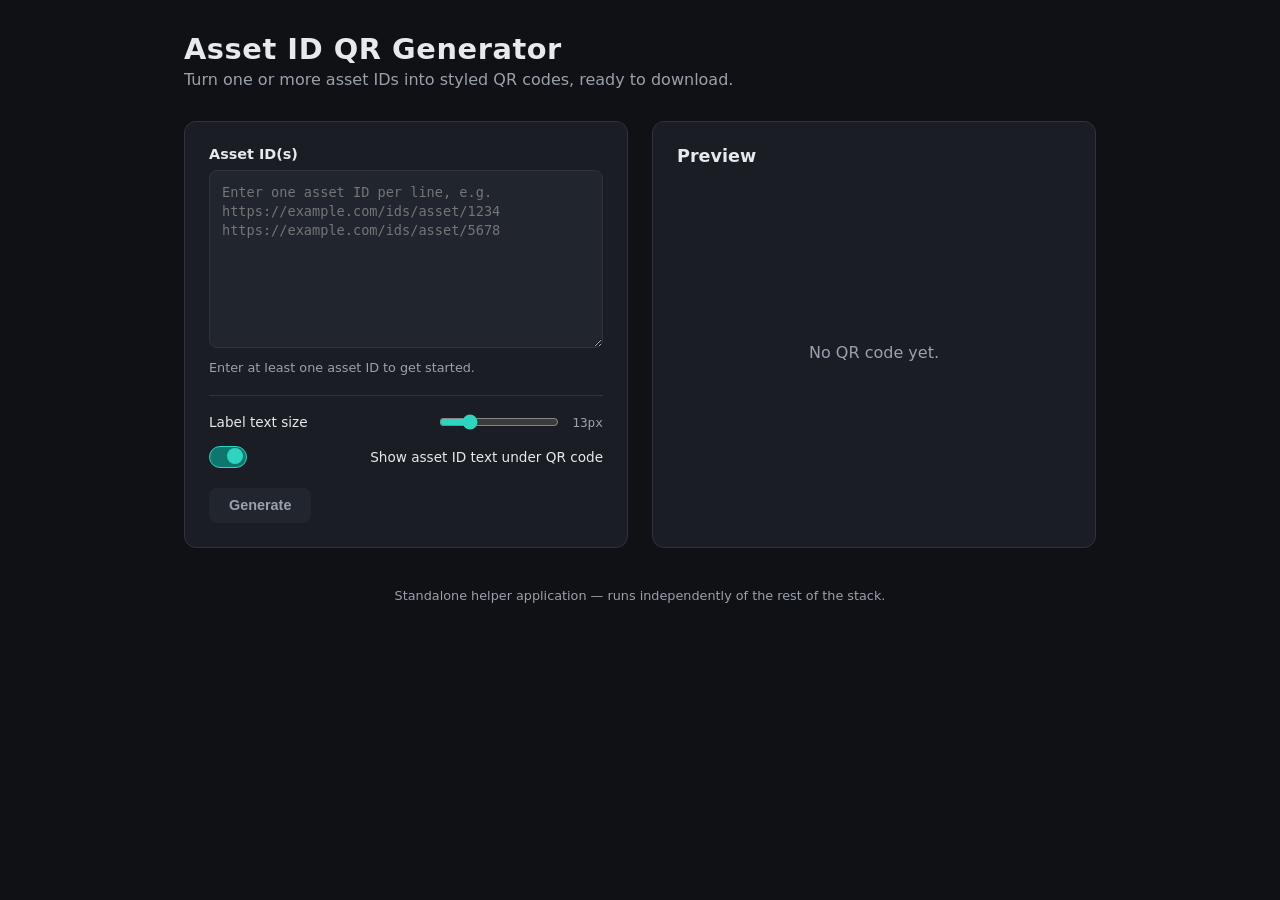
==== index.html @ 62f8281a "Add standalone QR code generator service for asset IDs Adds a new qr-generator docker-compose servic" ====
<!DOCTYPE html>
<html lang="en">
<head>
  <meta charset="UTF-8" />
  <meta name="viewport" content="width=device-width, initial-scale=1.0" />
  <title>Asset ID QR Generator</title>
  <link rel="stylesheet" href="style.css" />
</head>
<body>
  <div class="app">
    <header class="app__header">
      <h1>Asset ID QR Generator</h1>
      <p>Turn one or more asset IDs into styled QR codes, ready to download.</p>
    </header>

    <main class="app__main">
      <section class="panel">
        <label class="panel__label" for="ids">Asset ID(s)</label>
        <textarea
          id="ids"
          class="panel__textarea"
          placeholder="Enter one asset ID per line, e.g.&#10;https://example.com/ids/asset/1234&#10;https://example.com/ids/asset/5678"
          rows="8"
        ></textarea>
        <p class="panel__hint" id="hint">Enter at least one asset ID to get started.</p>

        <div class="panel__options">
          <div class="option-row">
            <label class="option-row__label" for="label-size">Label text size</label>
            <div class="option-row__control">
              <input type="range" id="label-size" min="10" max="24" step="1" value="13" />
              <span id="label-size-value" class="option-row__value">13px</span>
            </div>
          </div>
          <div class="option-row">
            <label class="switch">
              <input type="checkbox" id="label-toggle" checked />
              <span class="switch__track"><span class="switch__thumb"></span></span>
            </label>
            <label class="option-row__label" for="label-toggle">Show asset ID text under QR code</label>
          </div>
        </div>

        <div class="panel__actions">
          <button id="action-btn" class="btn btn--primary" disabled>Generate</button>
        </div>
      </section>

      <section class="panel panel--preview">
        <h2>Preview</h2>
        <div id="preview-single" class="preview-single hidden">
          <canvas id="qr-canvas"></canvas>
        </div>
        <div id="preview-multi" class="preview-multi hidden">
          <p id="multi-count"></p>
          <p class="preview-multi__hint">
            Click "Generate &amp; Download" to create a ZIP bundle containing a styled QR code for each ID.
          </p>
        </div>
        <div id="preview-empty" class="preview-empty">
          <p>No QR code yet.</p>
        </div>
      </section>
    </main>

    <footer class="app__footer">
      <p>Standalone helper application &mdash; runs independently of the rest of the stack.</p>
    </footer>
  </div>

  <script src="lib/qrcode.js"></script>
  <script src="lib/jszip.min.js"></script>
  <script src="lib/jspdf.umd.min.js"></script>
  <script src="app.js"></script>
</body>
</html>
---- style.css ----
:root {
  --bg: #0f1115;
  --bg-panel: #1a1d24;
  --bg-elevated: #21252e;
  --border: #2e333d;
  --text: #e7e9ee;
  --text-muted: #9aa1ad;
  --accent: #2dd4bf;
  --accent-dark: #0f766e;
  --qr-dark: #1c2128;
  --qr-light: #ffffff;

  font-family: 'Segoe UI', system-ui, -apple-system, sans-serif;
}

* {
  box-sizing: border-box;
}

body {
  margin: 0;
  background: var(--bg);
  color: var(--text);
  min-height: 100vh;
}

.app {
  max-width: 960px;
  margin: 0 auto;
  padding: 2rem 1.5rem 3rem;
}

.app__header h1 {
  margin: 0 0 0.25rem;
  font-size: 1.8rem;
  font-weight: 600;
  letter-spacing: 0.02em;
}

.app__header p {
  margin: 0 0 2rem;
  color: var(--text-muted);
}

.app__main {
  display: grid;
  grid-template-columns: 1fr 1fr;
  gap: 1.5rem;
}

@media (max-width: 720px) {
  .app__main {
    grid-template-columns: 1fr;
  }
}

.panel {
  background: var(--bg-panel);
  border: 1px solid var(--border);
  border-radius: 12px;
  padding: 1.5rem;
}

.panel h2 {
  margin: 0 0 1rem;
  font-size: 1.1rem;
  font-weight: 600;
}

.panel__label {
  display: block;
  margin-bottom: 0.5rem;
  font-weight: 600;
  font-size: 0.9rem;
}

.panel__textarea {
  width: 100%;
  resize: vertical;
  background: var(--bg-elevated);
  border: 1px solid var(--border);
  border-radius: 8px;
  color: var(--text);
  padding: 0.75rem;
  font-family: 'SFMono-Regular', Consolas, monospace;
  font-size: 0.85rem;
  line-height: 1.4;
}

.panel__textarea:focus {
  outline: 2px solid var(--accent);
  outline-offset: 1px;
}

.panel__hint {
  margin: 0.5rem 0 0;
  font-size: 0.8rem;
  color: var(--text-muted);
}

.panel__options {
  margin-top: 1.25rem;
  padding-top: 1rem;
  border-top: 1px solid var(--border);
  display: flex;
  flex-direction: column;
  gap: 0.85rem;
}

.option-row {
  display: flex;
  align-items: center;
  justify-content: space-between;
  gap: 0.75rem;
}

.option-row__label {
  font-size: 0.85rem;
  color: var(--text);
}

.option-row__control {
  display: flex;
  align-items: center;
  gap: 0.6rem;
}

.option-row__control input[type='range'] {
  accent-color: var(--accent);
  width: 120px;
}

.option-row__value {
  font-size: 0.8rem;
  color: var(--text-muted);
  font-family: 'SFMono-Regular', Consolas, monospace;
  min-width: 2.5em;
  text-align: right;
}

.switch {
  position: relative;
  display: inline-flex;
  flex-shrink: 0;
  cursor: pointer;
}

.switch input {
  position: absolute;
  opacity: 0;
  width: 0;
  height: 0;
}

.switch__track {
  width: 38px;
  height: 22px;
  background: var(--bg-elevated);
  border: 1px solid var(--border);
  border-radius: 999px;
  transition: background 0.15s ease, border-color 0.15s ease;
}

.switch__thumb {
  position: absolute;
  top: 2px;
  left: 2px;
  width: 16px;
  height: 16px;
  background: var(--text-muted);
  border-radius: 50%;
  transition: transform 0.15s ease, background 0.15s ease;
}

.switch input:checked + .switch__track {
  background: var(--accent-dark);
  border-color: var(--accent);
}

.switch input:checked + .switch__track .switch__thumb {
  transform: translateX(16px);
  background: var(--accent);
}

.panel__actions {
  margin-top: 1.25rem;
}

.btn {
  appearance: none;
  border: none;
  border-radius: 8px;
  padding: 0.6rem 1.25rem;
  font-size: 0.9rem;
  font-weight: 600;
  cursor: pointer;
  transition: background 0.15s ease, transform 0.05s ease;
}

.btn:active {
  transform: scale(0.98);
}

.btn--primary {
  background: var(--accent);
  color: #06201c;
}

.btn--primary:hover:not(:disabled) {
  background: #5eead4;
}

.btn:disabled {
  background: var(--bg-elevated);
  color: var(--text-muted);
  cursor: not-allowed;
}

.panel--preview {
  display: flex;
  flex-direction: column;
}

.preview-single,
.preview-multi,
.preview-empty {
  flex: 1;
  display: flex;
  flex-direction: column;
  align-items: center;
  justify-content: center;
  text-align: center;
}

.preview-single canvas {
  max-width: 100%;
  height: auto;
}

.preview-multi__hint {
  color: var(--text-muted);
  font-size: 0.85rem;
  max-width: 22rem;
}

#multi-count {
  font-size: 1.1rem;
  font-weight: 600;
  margin-bottom: 0.5rem;
}

.preview-empty p {
  color: var(--text-muted);
}

.hidden {
  display: none !important;
}

.app__footer {
  margin-top: 2.5rem;
  text-align: center;
  color: var(--text-muted);
  font-size: 0.8rem;
}
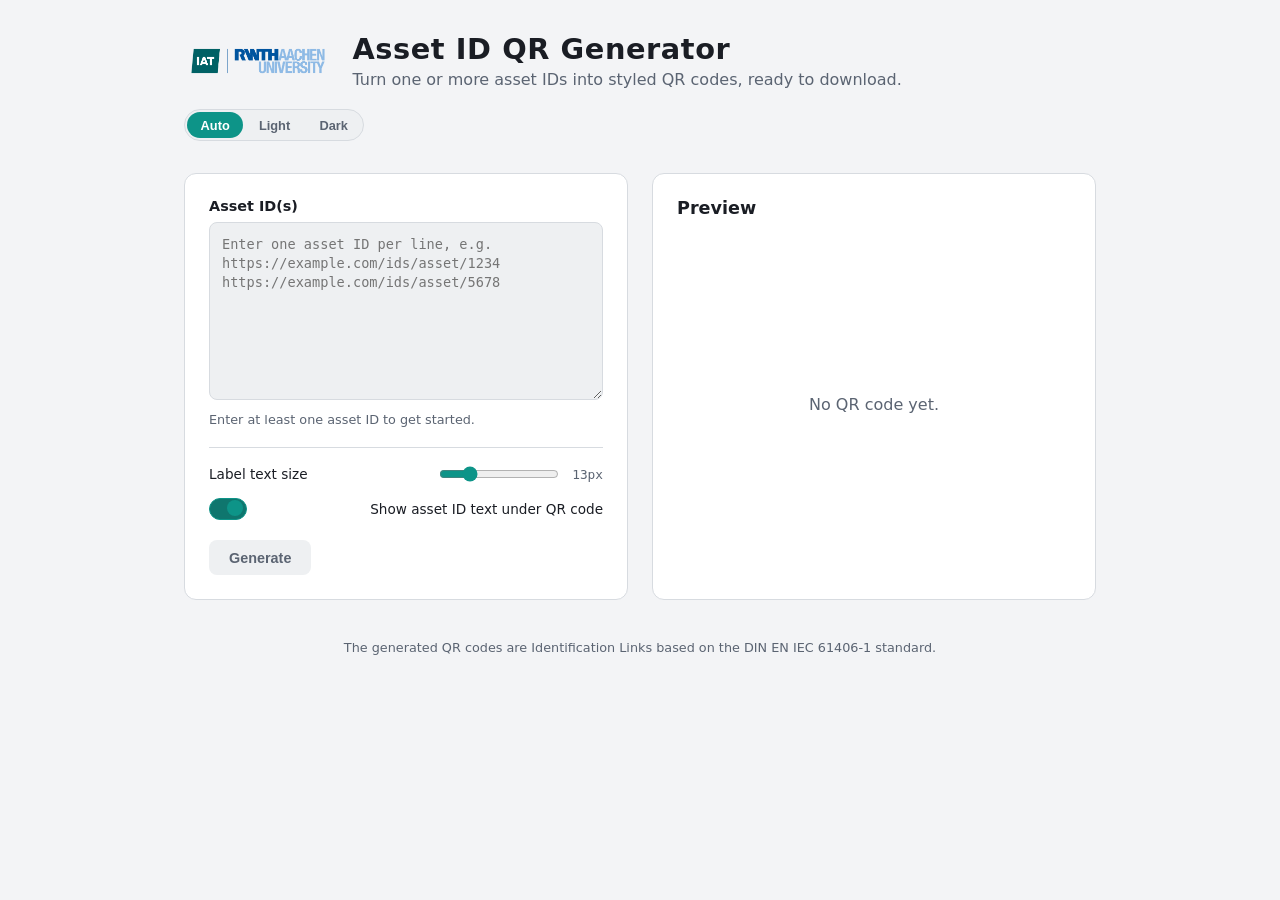
==== commit dd9b214a: "Add org logo, light/dark/auto theme support, and footer note Adds the IAT/RWTH logo (theme-aware var" ====
--- a/index.html
+++ b/index.html
@@ -5,12 +5,32 @@
   <meta name="viewport" content="width=device-width, initial-scale=1.0" />
   <title>Asset ID QR Generator</title>
   <link rel="stylesheet" href="style.css" />
+  <script>
+    (function () {
+      var stored = localStorage.getItem('qr-generator-theme');
+      var mode = stored || 'auto';
+      var prefersLight = window.matchMedia && window.matchMedia('(prefers-color-scheme: light)').matches;
+      var theme = mode === 'auto' ? (prefersLight ? 'light' : 'dark') : mode;
+      document.documentElement.setAttribute('data-theme', theme);
+      document.documentElement.setAttribute('data-theme-mode', mode);
+    })();
+  </script>
 </head>
 <body>
   <div class="app">
     <header class="app__header">
-      <h1>Asset ID QR Generator</h1>
-      <p>Turn one or more asset IDs into styled QR codes, ready to download.</p>
+      <div class="app__brand">
+        <img class="app__logo" id="logo-img" src="logo.png" alt="IAT / RWTH Aachen University logo" />
+        <div>
+          <h1>Asset ID QR Generator</h1>
+          <p>Turn one or more asset IDs into styled QR codes, ready to download.</p>
+        </div>
+      </div>
+      <div class="theme-switch" role="group" aria-label="Color theme">
+        <button type="button" class="theme-switch__btn" data-theme-option="auto">Auto</button>
+        <button type="button" class="theme-switch__btn" data-theme-option="light">Light</button>
+        <button type="button" class="theme-switch__btn" data-theme-option="dark">Dark</button>
+      </div>
     </header>
 
     <main class="app__main">
@@ -64,7 +84,7 @@
     </main>
 
     <footer class="app__footer">
-      <p>Standalone helper application &mdash; runs independently of the rest of the stack.</p>
+      <p>The generated QR codes are Identification Links based on the DIN EN IEC 61406-1 standard.</p>
     </footer>
   </div>
 
--- a/style.css
+++ b/style.css
@@ -1,4 +1,5 @@
 :root {
+  /* Dark theme (also the fallback before JS applies data-theme) */
   --bg: #0f1115;
   --bg-panel: #1a1d24;
   --bg-elevated: #21252e;
@@ -7,10 +8,25 @@
   --text-muted: #9aa1ad;
   --accent: #2dd4bf;
   --accent-dark: #0f766e;
+  --accent-hover: #5eead4;
+  --accent-contrast: #06201c;
   --qr-dark: #1c2128;
   --qr-light: #ffffff;
 
   font-family: 'Segoe UI', system-ui, -apple-system, sans-serif;
+}
+
+:root[data-theme='light'] {
+  --bg: #f3f4f6;
+  --bg-panel: #ffffff;
+  --bg-elevated: #eef0f2;
+  --border: #d7dbe0;
+  --text: #1a1d24;
+  --text-muted: #5b6472;
+  --accent: #0d9488;
+  --accent-dark: #0f766e;
+  --accent-hover: #14b8a6;
+  --accent-contrast: #ffffff;
 }
 
 * {
@@ -30,6 +46,27 @@
   padding: 2rem 1.5rem 3rem;
 }
 
+.app__header {
+  display: flex;
+  align-items: center;
+  justify-content: space-between;
+  flex-wrap: wrap;
+  gap: 1.25rem;
+  margin-bottom: 2rem;
+}
+
+.app__brand {
+  display: flex;
+  align-items: center;
+  gap: 1.25rem;
+}
+
+.app__logo {
+  height: 48px;
+  width: auto;
+  flex-shrink: 0;
+}
+
 .app__header h1 {
   margin: 0 0 0.25rem;
   font-size: 1.8rem;
@@ -38,8 +75,48 @@
 }
 
 .app__header p {
-  margin: 0 0 2rem;
-  color: var(--text-muted);
+  margin: 0;
+  color: var(--text-muted);
+}
+
+.theme-switch {
+  display: inline-flex;
+  gap: 2px;
+  padding: 2px;
+  background: var(--bg-elevated);
+  border: 1px solid var(--border);
+  border-radius: 999px;
+  flex-shrink: 0;
+}
+
+.theme-switch__btn {
+  appearance: none;
+  border: none;
+  background: transparent;
+  color: var(--text-muted);
+  font-size: 0.8rem;
+  font-weight: 600;
+  padding: 0.35rem 0.85rem;
+  border-radius: 999px;
+  cursor: pointer;
+  transition: background 0.15s ease, color 0.15s ease;
+}
+
+.theme-switch__btn:hover:not(.is-active) {
+  color: var(--text);
+}
+
+.theme-switch__btn.is-active {
+  background: var(--accent);
+  color: var(--accent-contrast);
+}
+
+@media (max-width: 480px) {
+  .app__header {
+    flex-direction: column;
+    align-items: flex-start;
+    gap: 0.75rem;
+  }
 }
 
 .app__main {
@@ -203,11 +280,11 @@
 
 .btn--primary {
   background: var(--accent);
-  color: #06201c;
+  color: var(--accent-contrast);
 }
 
 .btn--primary:hover:not(:disabled) {
-  background: #5eead4;
+  background: var(--accent-hover);
 }
 
 .btn:disabled {
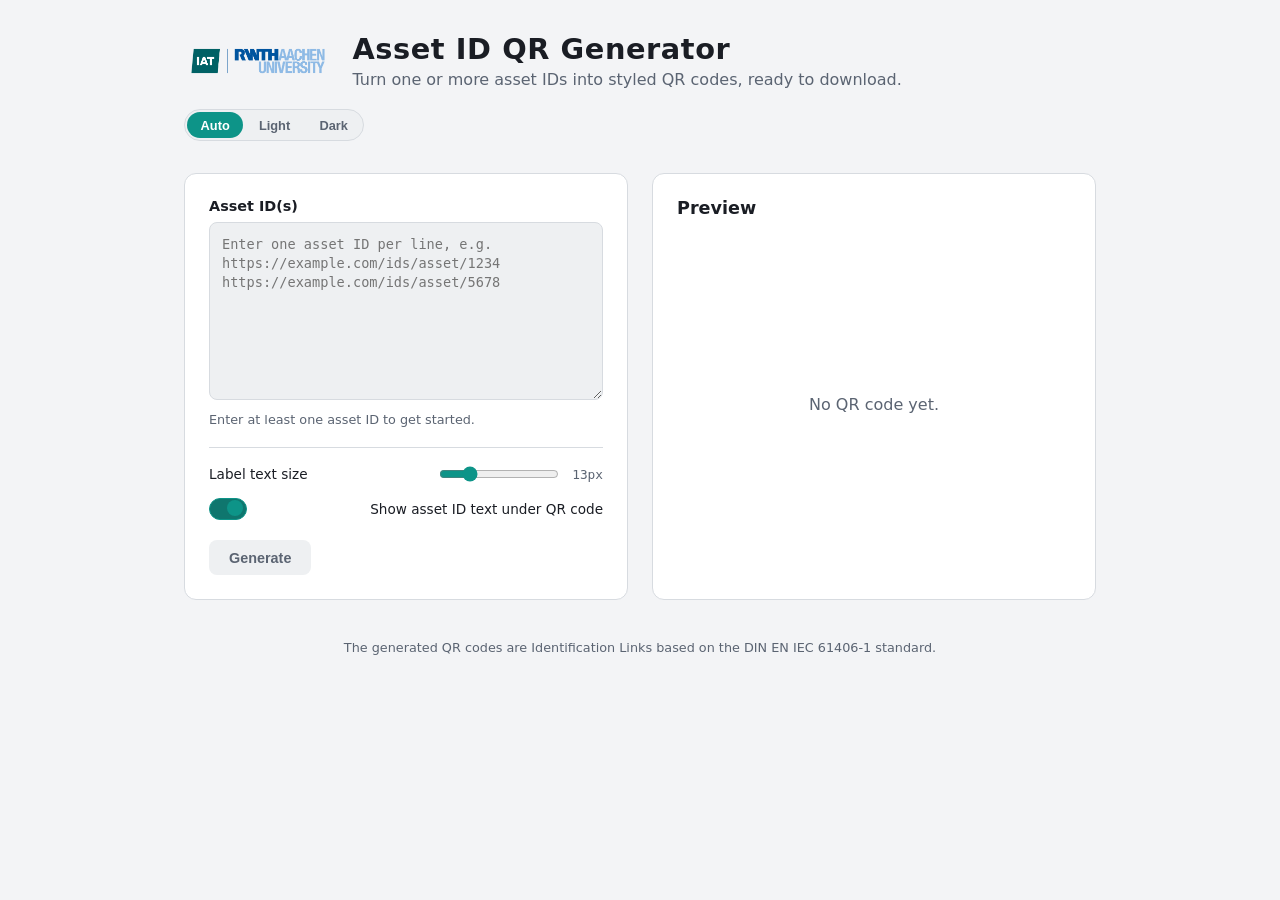
==== commit b359ad56: "Move logo images into assets/ and rename for light/dark theme" ====
--- a/index.html
+++ b/index.html
@@ -20,7 +20,7 @@
   <div class="app">
     <header class="app__header">
       <div class="app__brand">
-        <img class="app__logo" id="logo-img" src="logo.png" alt="IAT / RWTH Aachen University logo" />
+        <img class="app__logo" id="logo-img" src="assets/logo-light.png" alt="IAT / RWTH Aachen University logo" />
         <div>
           <h1>Asset ID QR Generator</h1>
           <p>Turn one or more asset IDs into styled QR codes, ready to download.</p>
@@ -62,7 +62,10 @@
         </div>
 
         <div class="panel__actions">
-          <button id="action-btn" class="btn btn--primary" disabled>Generate</button>
+          <button id="action-btn" class="btn btn--primary" disabled>
+            <span class="btn__spinner" aria-hidden="true"></span>
+            <span id="action-btn-label">Generate</span>
+          </button>
         </div>
       </section>
 
@@ -73,6 +76,7 @@
         </div>
         <div id="preview-multi" class="preview-multi hidden">
           <p id="multi-count"></p>
+          <div id="preview-thumbs" class="preview-thumbs"></div>
           <p class="preview-multi__hint">
             Click "Generate &amp; Download" to create a ZIP bundle containing a styled QR code for each ID.
           </p>
--- a/style.css
+++ b/style.css
@@ -162,6 +162,13 @@
   font-family: 'SFMono-Regular', Consolas, monospace;
   font-size: 0.85rem;
   line-height: 1.4;
+  overflow-wrap: break-word;
+}
+
+@media (max-width: 480px) {
+  .panel__textarea {
+    font-size: 0.75rem;
+  }
 }
 
 .panel__textarea:focus {
@@ -272,6 +279,10 @@
   font-weight: 600;
   cursor: pointer;
   transition: background 0.15s ease, transform 0.05s ease;
+  display: inline-flex;
+  align-items: center;
+  justify-content: center;
+  gap: 0.55rem;
 }
 
 .btn:active {
@@ -291,6 +302,27 @@
   background: var(--bg-elevated);
   color: var(--text-muted);
   cursor: not-allowed;
+}
+
+.btn__spinner {
+  display: none;
+  width: 14px;
+  height: 14px;
+  border: 2px solid currentColor;
+  border-right-color: transparent;
+  border-radius: 50%;
+  opacity: 0.6;
+  animation: btn-spin 0.6s linear infinite;
+}
+
+.btn.is-loading .btn__spinner {
+  display: inline-block;
+}
+
+@keyframes btn-spin {
+  to {
+    transform: rotate(360deg);
+  }
 }
 
 .panel--preview {
@@ -312,6 +344,8 @@
 .preview-single canvas {
   max-width: 100%;
   height: auto;
+  border-radius: 12px;
+  box-shadow: 0 1px 3px rgba(0, 0, 0, 0.25);
 }
 
 .preview-multi__hint {
@@ -324,6 +358,53 @@
   font-size: 1.1rem;
   font-weight: 600;
   margin-bottom: 0.5rem;
+}
+
+.preview-thumbs {
+  display: flex;
+  flex-wrap: wrap;
+  justify-content: center;
+  gap: 0.6rem;
+  margin: 0.75rem 0;
+  max-width: 100%;
+}
+
+.preview-thumb {
+  display: flex;
+  flex-direction: column;
+  align-items: center;
+  gap: 0.3rem;
+  width: 84px;
+}
+
+.preview-thumb canvas {
+  width: 72px;
+  height: auto;
+  border-radius: 6px;
+  box-shadow: 0 1px 2px rgba(0, 0, 0, 0.25);
+}
+
+.preview-thumb__label {
+  font-size: 0.65rem;
+  color: var(--text-muted);
+  max-width: 100%;
+  overflow: hidden;
+  text-overflow: ellipsis;
+  white-space: nowrap;
+}
+
+.preview-thumb--more {
+  display: flex;
+  align-items: center;
+  justify-content: center;
+  width: 72px;
+  height: 72px;
+  border: 1px dashed var(--border);
+  border-radius: 4px;
+  color: var(--text-muted);
+  font-size: 0.75rem;
+  font-weight: 600;
+  text-align: center;
 }
 
 .preview-empty p {
@@ -340,3 +421,41 @@
   color: var(--text-muted);
   font-size: 0.8rem;
 }
+
+/* Embed mode (?id=<asset id>): show only the styled QR code, with no
+   surrounding chrome, for use in an <iframe> or similar embed. */
+body.embed-mode {
+  margin: 0;
+  background: transparent;
+  min-height: 0;
+}
+
+body.embed-mode .app {
+  max-width: none;
+  padding: 0;
+}
+
+body.embed-mode .app__header,
+body.embed-mode .app__footer,
+body.embed-mode .panel:not(.panel--preview),
+body.embed-mode .panel--preview h2 {
+  display: none;
+}
+
+body.embed-mode .app__main {
+  display: block;
+}
+
+body.embed-mode .panel--preview {
+  border: none;
+  border-radius: 0;
+  background: transparent;
+  padding: 0;
+}
+
+body.embed-mode .preview-single canvas {
+  box-shadow: none;
+  border-radius: 0;
+  max-width: 100%;
+  display: block;
+}
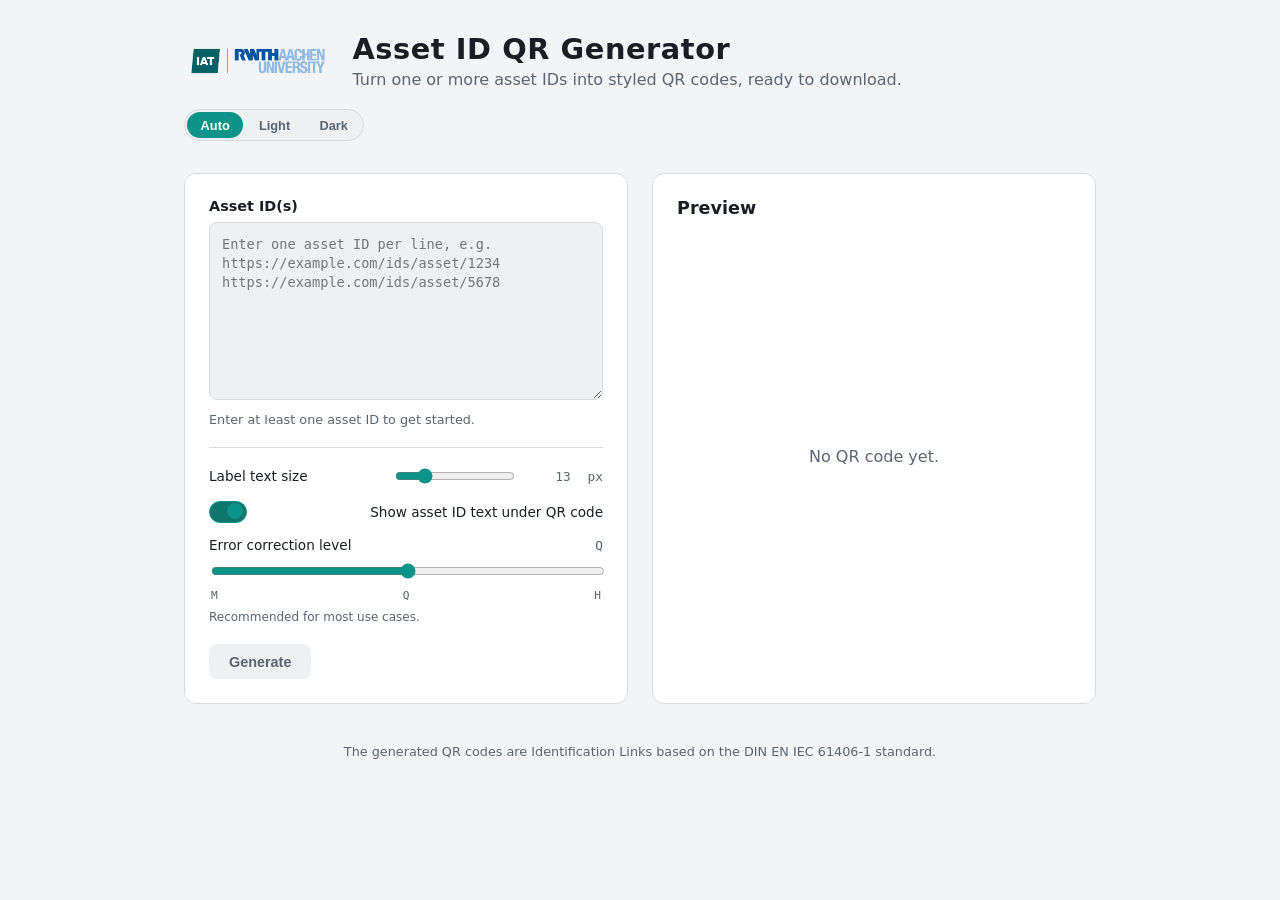
==== commit 73c59678: "Add error correction level control and editable label size Add an M/Q/H error correction slider (def" ====
--- a/index.html
+++ b/index.html
@@ -49,7 +49,8 @@
             <label class="option-row__label" for="label-size">Label text size</label>
             <div class="option-row__control">
               <input type="range" id="label-size" min="10" max="24" step="1" value="13" />
-              <span id="label-size-value" class="option-row__value">13px</span>
+              <input type="number" id="label-size-value" class="option-row__value option-row__value--input" min="10" max="24" step="any" value="13" />
+              <span class="option-row__unit">px</span>
             </div>
           </div>
           <div class="option-row">
@@ -58,6 +59,19 @@
               <span class="switch__track"><span class="switch__thumb"></span></span>
             </label>
             <label class="option-row__label" for="label-toggle">Show asset ID text under QR code</label>
+          </div>
+          <div class="option-row option-row--column">
+            <div class="option-row__header">
+              <label class="option-row__label" for="ec-level">Error correction level</label>
+              <span id="ec-level-value" class="option-row__value">Q</span>
+            </div>
+            <input type="range" id="ec-level" class="ec-level__slider" min="0" max="2" step="1" value="1" />
+            <div class="ec-level__ticks">
+              <span>M</span>
+              <span>Q</span>
+              <span>H</span>
+            </div>
+            <p class="ec-level__hint" id="ec-level-hint"></p>
           </div>
         </div>
 
--- a/style.css
+++ b/style.css
@@ -222,6 +222,80 @@
   text-align: right;
 }
 
+.option-row__value--input {
+  appearance: none;
+  width: 4em;
+  min-width: 0;
+  background: transparent;
+  border: 1px solid transparent;
+  border-radius: 4px;
+  padding: 0.2rem 0.4rem;
+  cursor: text;
+  transition: background 0.15s ease, border-color 0.15s ease;
+}
+
+.option-row__value--input:hover,
+.option-row__value--input:focus {
+  background: var(--bg-elevated);
+  border-color: var(--border);
+  color: var(--text);
+}
+
+.option-row__value--input:focus {
+  outline: 2px solid var(--accent);
+  outline-offset: 1px;
+}
+
+.option-row__value--input::-webkit-outer-spin-button,
+.option-row__value--input::-webkit-inner-spin-button {
+  appearance: none;
+  margin: 0;
+}
+
+.option-row__value--input[type='number'] {
+  -moz-appearance: textfield;
+}
+
+.option-row__unit {
+  font-size: 0.8rem;
+  color: var(--text-muted);
+  font-family: 'SFMono-Regular', Consolas, monospace;
+}
+
+.option-row--column {
+  flex-direction: column;
+  align-items: stretch;
+  gap: 0.5rem;
+}
+
+.option-row__header {
+  display: flex;
+  justify-content: space-between;
+  align-items: baseline;
+  gap: 0.75rem;
+}
+
+.ec-level__slider {
+  width: 100%;
+  accent-color: var(--accent);
+}
+
+.ec-level__ticks {
+  display: flex;
+  justify-content: space-between;
+  font-size: 0.7rem;
+  font-family: 'SFMono-Regular', Consolas, monospace;
+  color: var(--text-muted);
+  padding: 0 2px;
+}
+
+.ec-level__hint {
+  margin: 0;
+  font-size: 0.75rem;
+  color: var(--text-muted);
+  min-height: 1.1em;
+}
+
 .switch {
   position: relative;
   display: inline-flex;
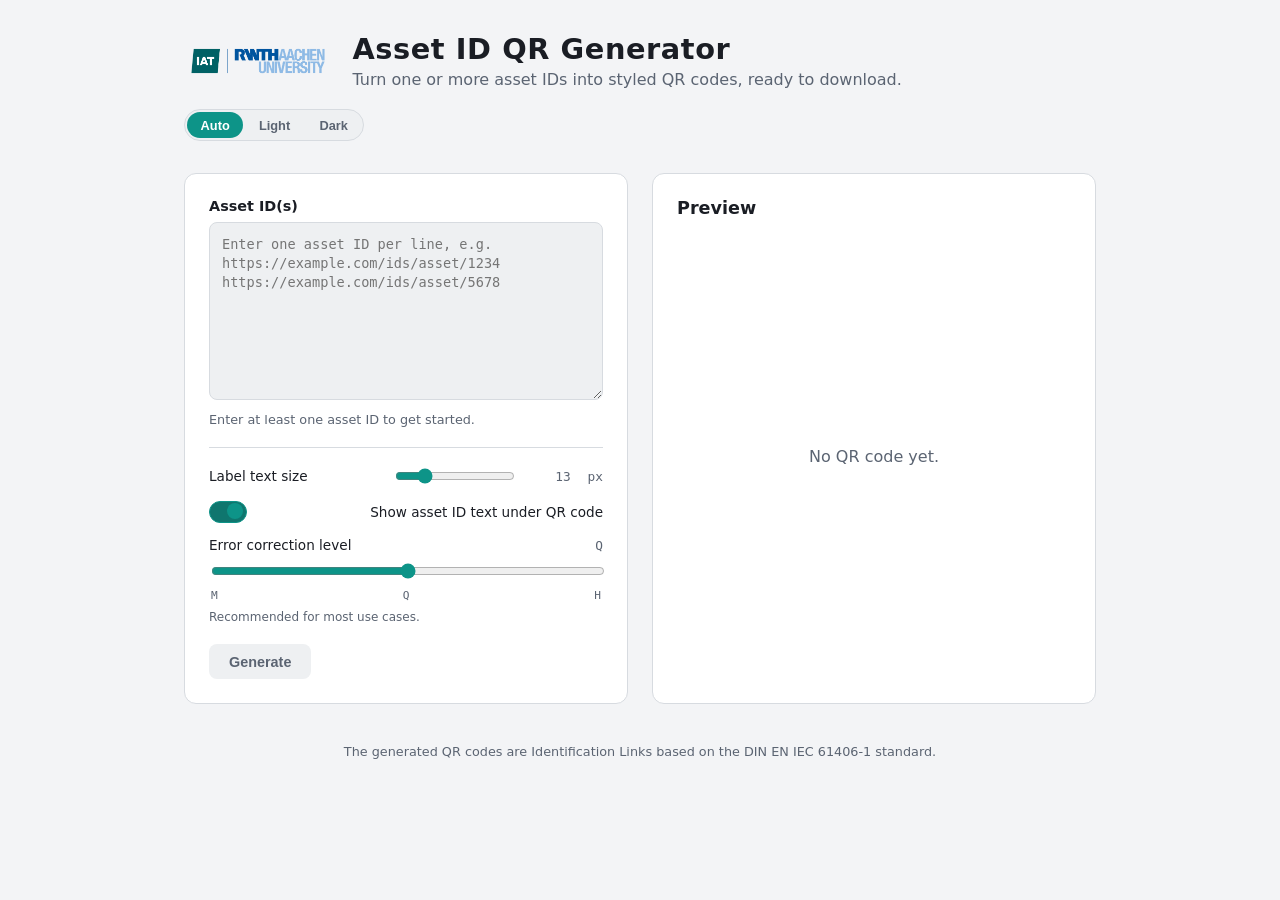
==== commit 0a7cc4e7: "Persist UI settings and add PWA support - Remember label size/visibility and error correction level " ====
--- a/index.html
+++ b/index.html
@@ -5,6 +5,10 @@
   <meta name="viewport" content="width=device-width, initial-scale=1.0" />
   <title>Asset ID QR Generator</title>
   <link rel="stylesheet" href="style.css" />
+  <link rel="manifest" href="manifest.webmanifest" />
+  <link rel="icon" href="assets/icon-192.png" />
+  <link rel="apple-touch-icon" href="assets/icon-192.png" />
+  <meta name="theme-color" content="#0f766e" />
   <script>
     (function () {
       var stored = localStorage.getItem('qr-generator-theme');
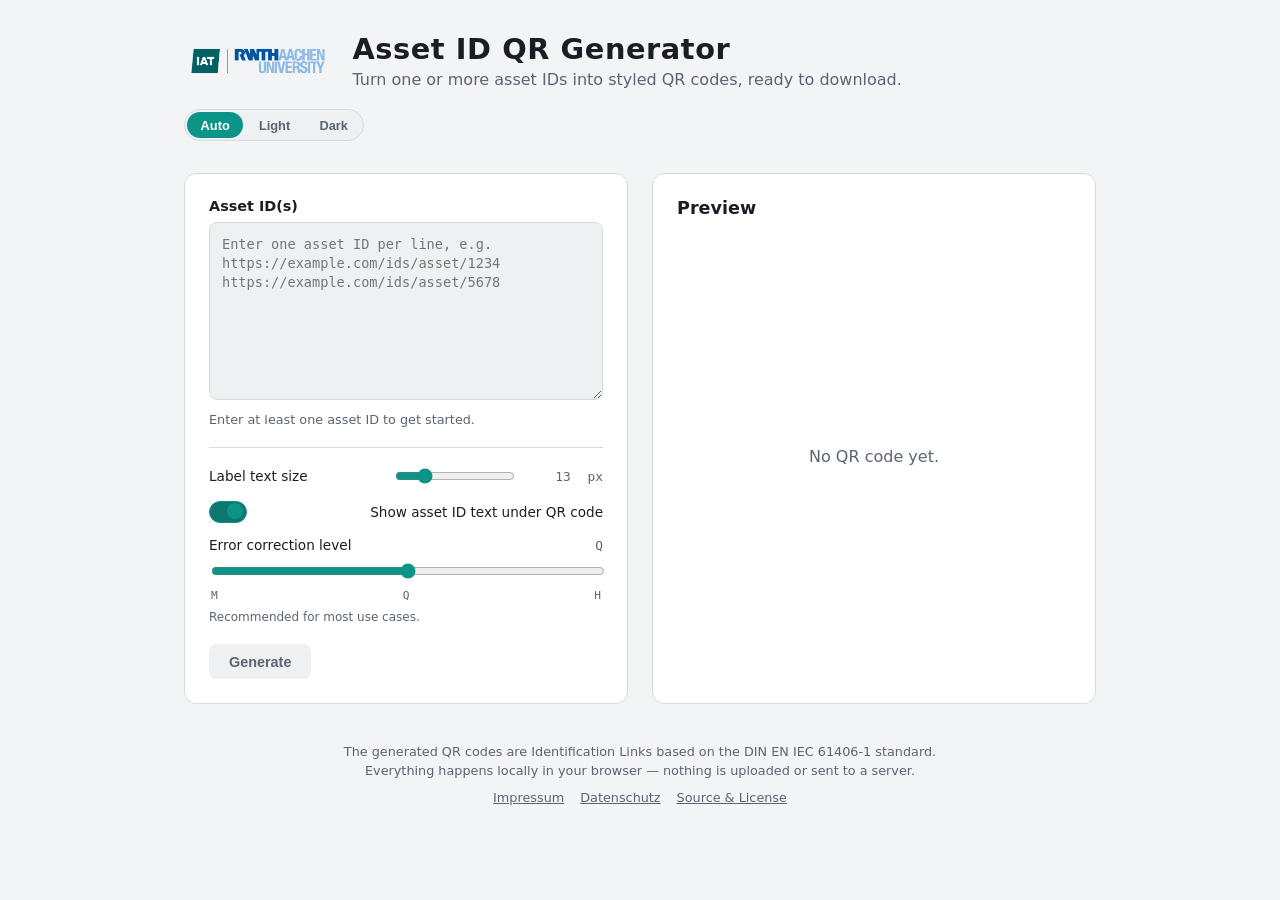
==== commit 3639aa9d: "Add privacy note and legal pages (Impressum/Datenschutz) Adds a footer note clarifying that QR gener" ====
--- a/index.html
+++ b/index.html
@@ -107,6 +107,12 @@
 
     <footer class="app__footer">
       <p>The generated QR codes are Identification Links based on the DIN EN IEC 61406-1 standard.</p>
+      <p>Everything happens locally in your browser — nothing is uploaded or sent to a server.</p>
+      <nav class="app__legal" aria-label="Legal">
+        <a href="impressum.html">Impressum</a>
+        <a href="datenschutz.html">Datenschutz</a>
+        <a href="https://github.com/rwth-iat/asset-id-qr-generator" target="_blank" rel="noopener">Source &amp; License</a>
+      </nav>
     </footer>
   </div>
 
--- a/style.css
+++ b/style.css
@@ -496,6 +496,27 @@
   font-size: 0.8rem;
 }
 
+.app__footer p {
+  margin: 0.25rem 0;
+}
+
+.app__legal {
+  margin-top: 0.75rem;
+  display: flex;
+  justify-content: center;
+  gap: 1rem;
+  flex-wrap: wrap;
+}
+
+.app__legal a {
+  color: var(--text-muted);
+  text-decoration: underline;
+}
+
+.app__legal a:hover {
+  color: var(--accent);
+}
+
 /* Embed mode (?id=<asset id>): show only the styled QR code, with no
    surrounding chrome, for use in an <iframe> or similar embed. */
 body.embed-mode {
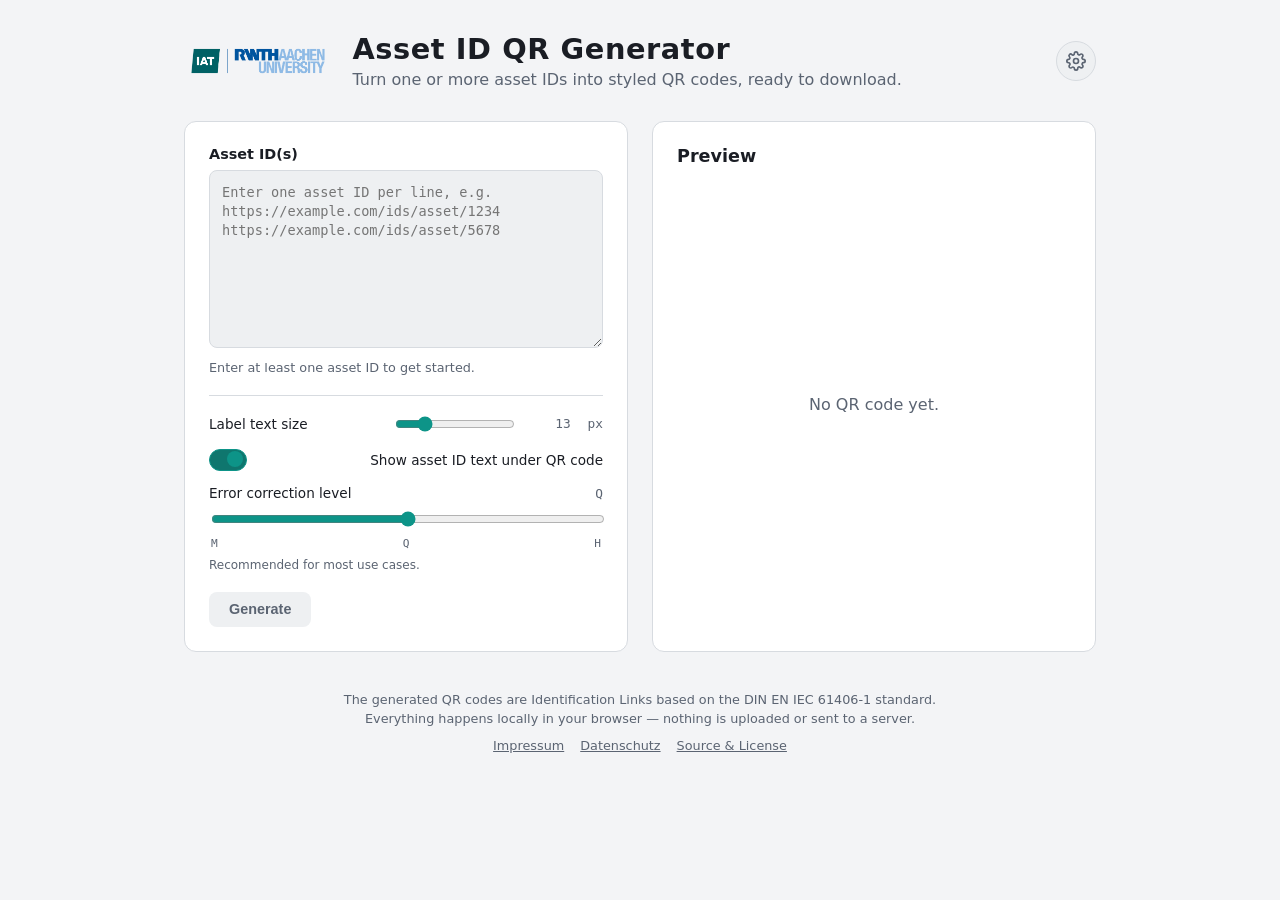
==== commit 6abedc39: "Move theme switcher into a settings popover Replaces the inline Auto/Light/Dark switch in the header" ====
--- a/index.html
+++ b/index.html
@@ -30,10 +30,31 @@
           <p>Turn one or more asset IDs into styled QR codes, ready to download.</p>
         </div>
       </div>
-      <div class="theme-switch" role="group" aria-label="Color theme">
-        <button type="button" class="theme-switch__btn" data-theme-option="auto">Auto</button>
-        <button type="button" class="theme-switch__btn" data-theme-option="light">Light</button>
-        <button type="button" class="theme-switch__btn" data-theme-option="dark">Dark</button>
+      <div class="settings">
+        <button
+          type="button"
+          id="settings-toggle"
+          class="settings__toggle"
+          aria-haspopup="true"
+          aria-expanded="false"
+          aria-controls="settings-panel"
+          aria-label="Settings"
+        >
+          <svg viewBox="0 0 24 24" fill="none" stroke="currentColor" stroke-width="2" stroke-linecap="round" stroke-linejoin="round" aria-hidden="true">
+            <circle cx="12" cy="12" r="3"></circle>
+            <path d="M19.4 15a1.65 1.65 0 0 0 .33 1.82l.06.06a2 2 0 1 1-2.83 2.83l-.06-.06a1.65 1.65 0 0 0-1.82-.33 1.65 1.65 0 0 0-1 1.51V21a2 2 0 1 1-4 0v-.09A1.65 1.65 0 0 0 9 19.4a1.65 1.65 0 0 0-1.82.33l-.06.06a2 2 0 1 1-2.83-2.83l.06-.06a1.65 1.65 0 0 0 .33-1.82 1.65 1.65 0 0 0-1.51-1H3a2 2 0 1 1 0-4h.09A1.65 1.65 0 0 0 4.6 9a1.65 1.65 0 0 0-.33-1.82l-.06-.06a2 2 0 1 1 2.83-2.83l.06.06a1.65 1.65 0 0 0 1.82.33H9a1.65 1.65 0 0 0 1-1.51V3a2 2 0 1 1 4 0v.09a1.65 1.65 0 0 0 1 1.51 1.65 1.65 0 0 0 1.82-.33l.06-.06a2 2 0 1 1 2.83 2.83l-.06.06a1.65 1.65 0 0 0-.33 1.82V9a1.65 1.65 0 0 0 1.51 1H21a2 2 0 1 1 0 4h-.09a1.65 1.65 0 0 0-1.51 1z"></path>
+          </svg>
+        </button>
+        <div id="settings-panel" class="settings__panel" role="menu" aria-label="Settings" hidden>
+          <div class="settings__group">
+            <span class="settings__group-label">Color theme</span>
+            <div class="theme-switch" role="group" aria-label="Color theme">
+              <button type="button" class="theme-switch__btn" data-theme-option="auto">Auto</button>
+              <button type="button" class="theme-switch__btn" data-theme-option="light">Light</button>
+              <button type="button" class="theme-switch__btn" data-theme-option="dark">Dark</button>
+            </div>
+          </div>
+        </div>
       </div>
     </header>
 
--- a/style.css
+++ b/style.css
@@ -79,6 +79,69 @@
   color: var(--text-muted);
 }
 
+.settings {
+  position: relative;
+  flex-shrink: 0;
+}
+
+.settings__toggle {
+  appearance: none;
+  display: flex;
+  align-items: center;
+  justify-content: center;
+  width: 40px;
+  height: 40px;
+  padding: 0;
+  background: var(--bg-elevated);
+  border: 1px solid var(--border);
+  border-radius: 999px;
+  color: var(--text-muted);
+  cursor: pointer;
+  transition: background 0.15s ease, color 0.15s ease;
+}
+
+.settings__toggle svg {
+  width: 20px;
+  height: 20px;
+}
+
+.settings__toggle:hover,
+.settings__toggle[aria-expanded='true'] {
+  color: var(--text);
+  background: var(--bg-panel);
+}
+
+.settings__panel {
+  position: absolute;
+  top: calc(100% + 0.5rem);
+  right: 0;
+  z-index: 10;
+  min-width: 220px;
+  background: var(--bg-panel);
+  border: 1px solid var(--border);
+  border-radius: 12px;
+  box-shadow: 0 8px 24px rgba(0, 0, 0, 0.25);
+  padding: 1rem;
+}
+
+.settings__group {
+  display: flex;
+  flex-direction: column;
+  gap: 0.5rem;
+}
+
+.settings__group + .settings__group {
+  margin-top: 1rem;
+  padding-top: 1rem;
+  border-top: 1px solid var(--border);
+}
+
+.settings__group-label {
+  font-size: 0.8rem;
+  font-weight: 600;
+  color: var(--text-muted);
+}
+
 .theme-switch {
   display: inline-flex;
   gap: 2px;
@@ -87,6 +150,16 @@
   border: 1px solid var(--border);
   border-radius: 999px;
   flex-shrink: 0;
+}
+
+.settings__group .theme-switch {
+  align-self: stretch;
+  justify-content: space-between;
+}
+
+.settings__group .theme-switch__btn {
+  flex: 1;
+  text-align: center;
 }
 
 .theme-switch__btn {
